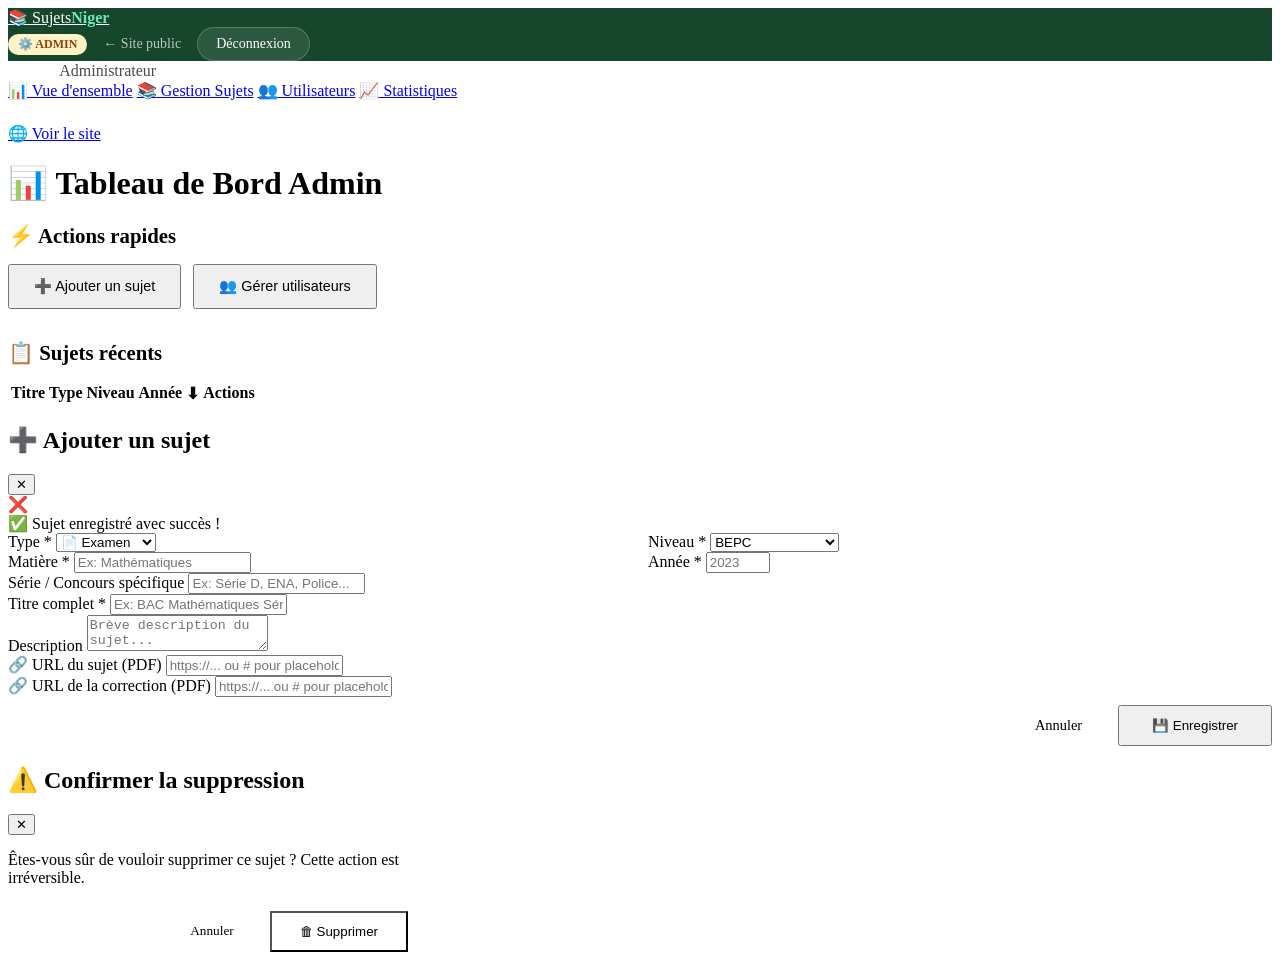
==== dashboard.html @ 1feccb0d "Add files via upload" ====
<!DOCTYPE html>
<html lang="fr">
<head>
  <meta charset="UTF-8">
  <meta name="viewport" content="width=device-width, initial-scale=1.0">
  <title>Admin — SujetsNiger</title>
  <link rel="stylesheet" href="../css/main.css">
  <link rel="preconnect" href="https://fonts.googleapis.com">
  <link href="https://fonts.googleapis.com/css2?family=Playfair+Display:wght@700;900&family=DM+Sans:wght@300;400;500;600&display=swap" rel="stylesheet">
  <style>
    .admin-badge { background: #fef3c7; color: #92400e; font-size:.75rem; font-weight:700; padding:3px 10px; border-radius:50px; }
    .section-tabs { display:flex; gap:8px; margin-bottom:28px; flex-wrap:wrap; }
    .tab-btn {
      padding:9px 20px; border-radius:50px; border:1.5px solid var(--border);
      background:var(--bg2); cursor:pointer; font-family:inherit;
      font-size:.875rem; font-weight:600; transition:all .2s; color:var(--text2);
    }
    .tab-btn.active { background:var(--primary); color:#fff; border-color:var(--primary); }
    .form-row { display:grid; grid-template-columns:1fr 1fr; gap:16px; }
    @media(max-width:600px){.form-row{grid-template-columns:1fr}}
  </style>
</head>
<body>

<nav class="navbar" id="navbar" style="background:rgba(15,64,37,0.97);border-bottom-color:rgba(255,255,255,.1)">
  <div class="nav-inner">
    <a href="../index.html" class="logo" style="color:#fff">
      <span class="logo-icon">📚</span>
      <span class="logo-text" style="color:#fff">Sujets<strong style="color:#6ee7b7">Niger</strong></span>
    </a>
    <div style="display:flex;align-items:center;gap:16px">
      <span class="admin-badge">⚙️ ADMIN</span>
      <a href="../index.html" style="color:rgba(255,255,255,.7);font-size:.875rem;text-decoration:none">← Site public</a>
      <button onclick="Auth.logout()" style="background:rgba(255,255,255,.1);color:#fff;border:1px solid rgba(255,255,255,.2);padding:8px 18px;border-radius:50px;cursor:pointer;font-family:inherit;font-size:.875rem">Déconnexion</button>
    </div>
  </div>
</nav>

<div class="dashboard-page">
  <aside class="sidebar">
    <div class="sidebar-user" id="sidebarUser" style="background:rgba(255,255,255,.1);border:1px solid rgba(255,255,255,.1)">
      <strong id="adminName" style="color:#fff">Admin</strong>
      <span style="opacity:.7">Administrateur</span>
    </div>
    <nav class="sidebar-nav">
      <a href="#" class="active" onclick="showSection('overview')" id="nav-overview"><span class="nav-icon">📊</span> Vue d'ensemble</a>
      <a href="#" onclick="showSection('sujets')" id="nav-sujets"><span class="nav-icon">📚</span> Gestion Sujets</a>
      <a href="#" onclick="showSection('users')" id="nav-users"><span class="nav-icon">👥</span> Utilisateurs</a>
      <a href="#" onclick="showSection('stats')" id="nav-stats"><span class="nav-icon">📈</span> Statistiques</a>
      <hr style="border:none;border-top:1px solid var(--border);margin:12px 0">
      <a href="../pages/sujets.html"><span class="nav-icon">🌐</span> Voir le site</a>
    </nav>
  </aside>

  <main class="main-content">
    <!-- OVERVIEW -->
    <div id="sec-overview">
      <h1 class="page-title">📊 Tableau de Bord Admin</h1>
      <div class="stats-row" id="statsRow"></div>
      <h2 style="font-family:var(--font-display);font-size:1.3rem;margin-bottom:16px">⚡ Actions rapides</h2>
      <div style="display:flex;gap:12px;flex-wrap:wrap;margin-bottom:32px">
        <button class="btn-hero-primary" style="padding:12px 24px;font-size:.9rem" onclick="openModal()">➕ Ajouter un sujet</button>
        <button onclick="showSection('users')" class="btn-hero-ghost" style="padding:12px 24px;font-size:.9rem">👥 Gérer utilisateurs</button>
      </div>
      <h2 style="font-family:var(--font-display);font-size:1.3rem;margin-bottom:16px">📋 Sujets récents</h2>
      <div class="table-wrap">
        <table class="data-table">
          <thead><tr><th>Titre</th><th>Type</th><th>Niveau</th><th>Année</th><th>⬇</th><th>Actions</th></tr></thead>
          <tbody id="overviewTbody"></tbody>
        </table>
      </div>
    </div>

    <!-- SUJETS MANAGEMENT -->
    <div id="sec-sujets" style="display:none">
      <div style="display:flex;justify-content:space-between;align-items:center;flex-wrap:wrap;gap:12px;margin-bottom:24px">
        <h1 class="page-title" style="margin:0">📚 Gestion des Sujets</h1>
        <button class="btn-hero-primary" style="padding:11px 24px;font-size:.9rem" onclick="openModal()">➕ Ajouter un sujet</button>
      </div>

      <!-- Filters -->
      <div style="display:flex;gap:12px;flex-wrap:wrap;margin-bottom:20px">
        <input type="text" id="adminSearch" placeholder="🔍 Rechercher..." oninput="renderSujetsTable()" style="padding:9px 16px;border:1.5px solid var(--border);border-radius:50px;font-family:inherit;width:220px;outline:none">
        <select id="adminFType" onchange="renderSujetsTable()" style="padding:9px 14px;border:1.5px solid var(--border);border-radius:50px;font-family:inherit;background:var(--bg2)">
          <option value="">Tous types</option><option value="examen">Examen</option><option value="concours">Concours</option>
        </select>
        <select id="adminFNiveau" onchange="renderSujetsTable()" style="padding:9px 14px;border:1.5px solid var(--border);border-radius:50px;font-family:inherit;background:var(--bg2)">
          <option value="">Tous niveaux</option>
          <option>BEPC</option><option>BAC</option><option>BEP</option><option>CAP</option>
          <option>Université</option><option>Fonction Publique</option><option>Grandes Écoles</option>
        </select>
      </div>

      <div class="table-wrap">
        <table class="data-table">
          <thead><tr><th>ID</th><th>Titre</th><th>Type</th><th>Niveau</th><th>Matière</th><th>Année</th><th>Série</th><th>⬇</th><th>Ajouté le</th><th>Actions</th></tr></thead>
          <tbody id="sujetsAdminTbody"></tbody>
        </table>
      </div>
    </div>

    <!-- USERS -->
    <div id="sec-users" style="display:none">
      <h1 class="page-title">👥 Utilisateurs</h1>
      <div class="table-wrap">
        <table class="data-table">
          <thead><tr><th>Nom</th><th>Email</th><th>Niveau</th><th>Rôle</th><th>Inscrit le</th><th>Actions</th></tr></thead>
          <tbody id="usersTbody"></tbody>
        </table>
      </div>
    </div>

    <!-- STATS -->
    <div id="sec-stats" style="display:none">
      <h1 class="page-title">📈 Statistiques</h1>
      <div class="stats-row" id="statsRow2"></div>

      <div style="display:grid;grid-template-columns:1fr 1fr;gap:24px;margin-top:24px">
        <div class="table-wrap" style="padding:24px">
          <h3 style="font-weight:700;margin-bottom:16px">🔥 Top 10 — Sujets les plus téléchargés</h3>
          <div id="topDownloads"></div>
        </div>
        <div class="table-wrap" style="padding:24px">
          <h3 style="font-weight:700;margin-bottom:16px">📚 Sujets par niveau</h3>
          <div id="byNiveau"></div>
        </div>
      </div>
    </div>
  </main>
</div>

<!-- MODAL: ADD/EDIT SUJET -->
<div class="modal-overlay" id="modalOverlay">
  <div class="modal">
    <div class="modal-header">
      <h2 id="modalTitle">➕ Ajouter un sujet</h2>
      <button class="modal-close" onclick="closeModal()">✕</button>
    </div>

    <div class="alert alert-error" id="modalError"><span>❌</span> <span id="modalErrorMsg"></span></div>
    <div class="alert alert-success" id="modalSuccess"><span>✅</span> Sujet enregistré avec succès !</div>

    <input type="hidden" id="editId">

    <div class="form-row">
      <div class="form-group">
        <label>Type *</label>
        <select id="fmType">
          <option value="examen">📄 Examen</option>
          <option value="concours">🏆 Concours</option>
        </select>
      </div>
      <div class="form-group">
        <label>Niveau *</label>
        <select id="fmNiveau">
          <option>BEPC</option><option>BAC</option><option>BEP</option>
          <option>CAP</option><option>Université</option>
          <option>Fonction Publique</option><option>Grandes Écoles</option>
        </select>
      </div>
    </div>

    <div class="form-row">
      <div class="form-group">
        <label>Matière *</label>
        <input type="text" id="fmMatiere" placeholder="Ex: Mathématiques">
      </div>
      <div class="form-group">
        <label>Année *</label>
        <input type="number" id="fmAnnee" placeholder="2023" min="1990" max="2030">
      </div>
    </div>

    <div class="form-group">
      <label>Série / Concours spécifique</label>
      <input type="text" id="fmSerie" placeholder="Ex: Série D, ENA, Police...">
    </div>

    <div class="form-group">
      <label>Titre complet *</label>
      <input type="text" id="fmTitre" placeholder="Ex: BAC Mathématiques Série D 2023">
    </div>

    <div class="form-group">
      <label>Description</label>
      <textarea id="fmDescription" placeholder="Brève description du sujet..."></textarea>
    </div>

    <div class="form-group">
      <label>🔗 URL du sujet (PDF)</label>
      <input type="text" id="fmSujetUrl" placeholder="https://... ou # pour placeholder">
    </div>

    <div class="form-group">
      <label>🔗 URL de la correction (PDF)</label>
      <input type="text" id="fmCorrUrl" placeholder="https://... ou # pour placeholder">
    </div>

    <div style="display:flex;gap:12px;justify-content:flex-end;margin-top:8px">
      <button onclick="closeModal()" style="padding:11px 24px;border:1.5px solid var(--border);border-radius:50px;background:none;cursor:pointer;font-family:inherit;font-size:.9rem">Annuler</button>
      <button class="btn-submit" style="width:auto;padding:11px 32px" onclick="saveSujet()">💾 Enregistrer</button>
    </div>
  </div>
</div>

<!-- CONFIRM MODAL -->
<div class="modal-overlay" id="confirmOverlay">
  <div class="modal" style="max-width:400px">
    <div class="modal-header">
      <h2>⚠️ Confirmer la suppression</h2>
      <button class="modal-close" onclick="closeConfirm()">✕</button>
    </div>
    <p style="color:var(--text2);margin-bottom:24px">Êtes-vous sûr de vouloir supprimer ce sujet ? Cette action est irréversible.</p>
    <div style="display:flex;gap:12px;justify-content:flex-end">
      <button onclick="closeConfirm()" style="padding:11px 24px;border:1.5px solid var(--border);border-radius:50px;background:none;cursor:pointer;font-family:inherit">Annuler</button>
      <button id="confirmDeleteBtn" class="btn-submit" style="width:auto;padding:11px 28px;background:var(--accent2)">🗑 Supprimer</button>
    </div>
  </div>
</div>

<script src="../js/db.js"></script>
<script src="../js/auth.js"></script>
<script src="../js/main.js"></script>
<script>
// Admin guard
if (!Auth.requireAdmin()) throw new Error('Not admin');

const session = Auth.currentUser();
document.getElementById('adminName').textContent = `${session.prenom} ${session.nom}`;

// ── Stats ──
function renderStats(containerId) {
  const stats = DB.getStats();
  const sujets = DB.getSujets();
  const concours = sujets.filter(s=>s.type==='concours').length;
  document.getElementById(containerId).innerHTML = `
    <div class="stat-card"><span class="stat-icon">📚</span><div><div class="stat-label">Total Sujets</div><div class="stat-value">${stats.sujets}</div></div></div>
    <div class="stat-card"><span class="stat-icon">👥</span><div><div class="stat-label">Utilisateurs</div><div class="stat-value">${stats.users}</div></div></div>
    <div class="stat-card"><span class="stat-icon">⬇</span><div><div class="stat-label">Téléchargements</div><div class="stat-value">${stats.downloads.toLocaleString('fr-FR')}</div></div></div>
    <div class="stat-card"><span class="stat-icon">🏆</span><div><div class="stat-label">Concours</div><div class="stat-value">${concours}</div></div></div>
  `;
}
renderStats('statsRow');

// ── Overview table ──
function renderOverview() {
  const sujets = DB.getSujets().slice(0,10);
  document.getElementById('overviewTbody').innerHTML = sujets.map(s => `
    <tr>
      <td><strong>${s.titre}</strong></td>
      <td><span class="badge ${s.type==='examen'?'badge-blue':'badge-red'}">${s.type}</span></td>
      <td>${s.niveau}</td>
      <td>${s.annee}</td>
      <td>${(s.downloads||0).toLocaleString('fr-FR')}</td>
      <td><button class="btn-action btn-edit" onclick="editSujet(${s.id})">✏️ Éditer</button></td>
    </tr>`).join('');
}
renderOverview();

// ── Sujets table ──
function renderSujetsTable() {
  const q = document.getElementById('adminSearch')?.value || '';
  const type = document.getElementById('adminFType')?.value || '';
  const niveau = document.getElementById('adminFNiveau')?.value || '';
  const sujets = DB.searchSujets({ q, type, niveau });

  document.getElementById('sujetsAdminTbody').innerHTML = sujets.map(s => `
    <tr>
      <td style="font-size:.8rem;color:var(--text3)">#${s.id}</td>
      <td><strong style="font-size:.875rem">${s.titre}</strong></td>
      <td><span class="badge ${s.type==='examen'?'badge-blue':'badge-red'}" style="font-size:.7rem">${s.type}</span></td>
      <td><span class="badge badge-green" style="font-size:.7rem">${s.niveau}</span></td>
      <td style="font-size:.875rem">${s.matiere}</td>
      <td>${s.annee}</td>
      <td style="font-size:.8rem">${s.serie||'—'}</td>
      <td style="font-size:.875rem">${(s.downloads||0).toLocaleString('fr-FR')}</td>
      <td style="font-size:.8rem;color:var(--text3)">${s.createdAt||'—'}</td>
      <td>
        <button class="btn-action btn-edit" onclick="editSujet(${s.id})">✏️</button>
        <button class="btn-action btn-delete" onclick="confirmDelete(${s.id})" style="margin-left:6px">🗑️</button>
      </td>
    </tr>`).join('');

  if (sujets.length === 0) {
    document.getElementById('sujetsAdminTbody').innerHTML = '<tr><td colspan="10" style="text-align:center;padding:40px;color:var(--text2)">Aucun sujet trouvé</td></tr>';
  }
}

// ── Users table ──
function renderUsers() {
  const users = DB.getUsers();
  document.getElementById('usersTbody').innerHTML = users.map(u => `
    <tr>
      <td><strong>${u.prenom||''} ${u.nom||''}</strong></td>
      <td style="font-size:.875rem">${u.email}</td>
      <td>${u.niveau||'—'}</td>
      <td><span class="badge ${u.role==='admin'?'badge-red':'badge-green'}">${u.role}</span></td>
      <td style="font-size:.8rem;color:var(--text2)">${u.createdAt||'—'}</td>
      <td>
        ${u.role !== 'admin' ? `<button class="btn-action btn-delete" onclick="deleteUser('${u.id}')">🗑️ Supprimer</button>` : '<span style="font-size:.8rem;color:var(--text3)">Admin</span>'}
      </td>
    </tr>`).join('');
}

// ── Stats section ──
function renderStatsSection() {
  renderStats('statsRow2');
  const sujets = DB.getSujets();
  const top = [...sujets].sort((a,b)=>(b.downloads||0)-(a.downloads||0)).slice(0,10);
  document.getElementById('topDownloads').innerHTML = top.map((s,i)=>`
    <div style="display:flex;justify-content:space-between;align-items:center;padding:10px 0;border-bottom:1px solid var(--border)">
      <div style="display:flex;align-items:center;gap:10px">
        <span style="font-weight:800;color:var(--text3);font-size:.8rem;width:20px">${i+1}</span>
        <span style="font-size:.85rem;font-weight:600">${s.matiere} ${s.niveau} ${s.annee}</span>
      </div>
      <span style="font-weight:800;color:var(--primary)">${(s.downloads||0).toLocaleString('fr-FR')}</span>
    </div>`).join('');

  const byNiv = {};
  sujets.forEach(s => { byNiv[s.niveau] = (byNiv[s.niveau]||0)+1; });
  const sorted = Object.entries(byNiv).sort((a,b)=>b[1]-a[1]);
  const max = sorted[0]?.[1]||1;
  document.getElementById('byNiveau').innerHTML = sorted.map(([niv,cnt])=>`
    <div style="margin-bottom:16px">
      <div style="display:flex;justify-content:space-between;font-size:.875rem;font-weight:600;margin-bottom:6px">
        <span>${niv}</span><span>${cnt}</span>
      </div>
      <div style="background:var(--border);border-radius:50px;height:8px;overflow:hidden">
        <div style="background:var(--primary);height:100%;border-radius:50px;width:${(cnt/max*100).toFixed(0)}%;transition:width .6s"></div>
      </div>
    </div>`).join('');
}

// ── Modal ──
let editingId = null;
function openModal(id=null) {
  editingId = id;
  document.getElementById('editId').value = id||'';
  document.getElementById('modalTitle').textContent = id ? '✏️ Modifier le sujet' : '➕ Ajouter un sujet';
  document.getElementById('modalError').classList.remove('show');
  document.getElementById('modalSuccess').classList.remove('show');

  if (id) {
    const s = DB.getSujetById(id);
    if (s) {
      document.getElementById('fmType').value = s.type;
      document.getElementById('fmNiveau').value = s.niveau;
      document.getElementById('fmMatiere').value = s.matiere;
      document.getElementById('fmAnnee').value = s.annee;
      document.getElementById('fmSerie').value = s.serie||'';
      document.getElementById('fmTitre').value = s.titre;
      document.getElementById('fmDescription').value = s.description||'';
      document.getElementById('fmSujetUrl').value = s.sujet_url||'#';
      document.getElementById('fmCorrUrl').value = s.correction_url||'#';
    }
  } else {
    document.getElementById('fmType').value = 'examen';
    document.getElementById('fmNiveau').value = 'BAC';
    ['fmMatiere','fmAnnee','fmSerie','fmTitre','fmDescription'].forEach(id=>document.getElementById(id).value='');
    document.getElementById('fmSujetUrl').value='#';
    document.getElementById('fmCorrUrl').value='#';
  }
  document.getElementById('modalOverlay').classList.add('open');
}

function closeModal() { document.getElementById('modalOverlay').classList.remove('open'); }

function saveSujet() {
  const type = document.getElementById('fmType').value;
  const niveau = document.getElementById('fmNiveau').value;
  const matiere = document.getElementById('fmMatiere').value.trim();
  const annee = parseInt(document.getElementById('fmAnnee').value);
  const serie = document.getElementById('fmSerie').value.trim();
  const titre = document.getElementById('fmTitre').value.trim();
  const description = document.getElementById('fmDescription').value.trim();
  const sujet_url = document.getElementById('fmSujetUrl').value.trim()||'#';
  const correction_url = document.getElementById('fmCorrUrl').value.trim()||'#';

  const errEl = document.getElementById('modalError');
  const errMsg = document.getElementById('modalErrorMsg');
  errEl.classList.remove('show');

  if (!matiere || !annee || !titre) {
    errMsg.textContent = 'Veuillez remplir les champs obligatoires (matière, année, titre).';
    errEl.classList.add('show'); return;
  }
  if (annee < 1990 || annee > 2030) {
    errMsg.textContent = 'Année invalide.'; errEl.classList.add('show'); return;
  }

  const data = { type, niveau, matiere, annee, serie, titre, description, sujet_url, correction_url };

  if (editingId) {
    DB.updateSujet(editingId, data);
  } else {
    DB.addSujet(data);
  }

  document.getElementById('modalSuccess').classList.add('show');
  renderOverview();
  if (document.getElementById('sec-sujets').style.display !== 'none') renderSujetsTable();
  setTimeout(closeModal, 1200);
}

function editSujet(id) {
  openModal(id);
}

let deleteTargetId = null;
function confirmDelete(id) {
  deleteTargetId = id;
  document.getElementById('confirmOverlay').classList.add('open');
}
function closeConfirm() { document.getElementById('confirmOverlay').classList.remove('open'); deleteTargetId=null; }

document.getElementById('confirmDeleteBtn').onclick = () => {
  if (deleteTargetId) {
    DB.deleteSujet(deleteTargetId);
    closeConfirm();
    renderSujetsTable();
    renderOverview();
    showToast('Sujet supprimé avec succès', 'success');
  }
};

function deleteUser(id) {
  const users = DB.getUsers().filter(u => u.id !== id);
  DB.saveUsers(users);
  renderUsers();
  showToast('Utilisateur supprimé', 'success');
}

// ── Section switching ──
function showSection(name) {
  ['overview','sujets','users','stats'].forEach(s => {
    document.getElementById('sec-'+s).style.display = s===name?'block':'none';
    const nav = document.getElementById('nav-'+s);
    if (nav) nav.classList.toggle('active', s===name);
  });
  if (name==='sujets') renderSujetsTable();
  if (name==='users') renderUsers();
  if (name==='stats') renderStatsSection();
}

// Close modal on overlay click
document.getElementById('modalOverlay').addEventListener('click', function(e) { if(e.target===this) closeModal(); });
document.getElementById('confirmOverlay').addEventListener('click', function(e) { if(e.target===this) closeConfirm(); });
</script>
</body>
</html>
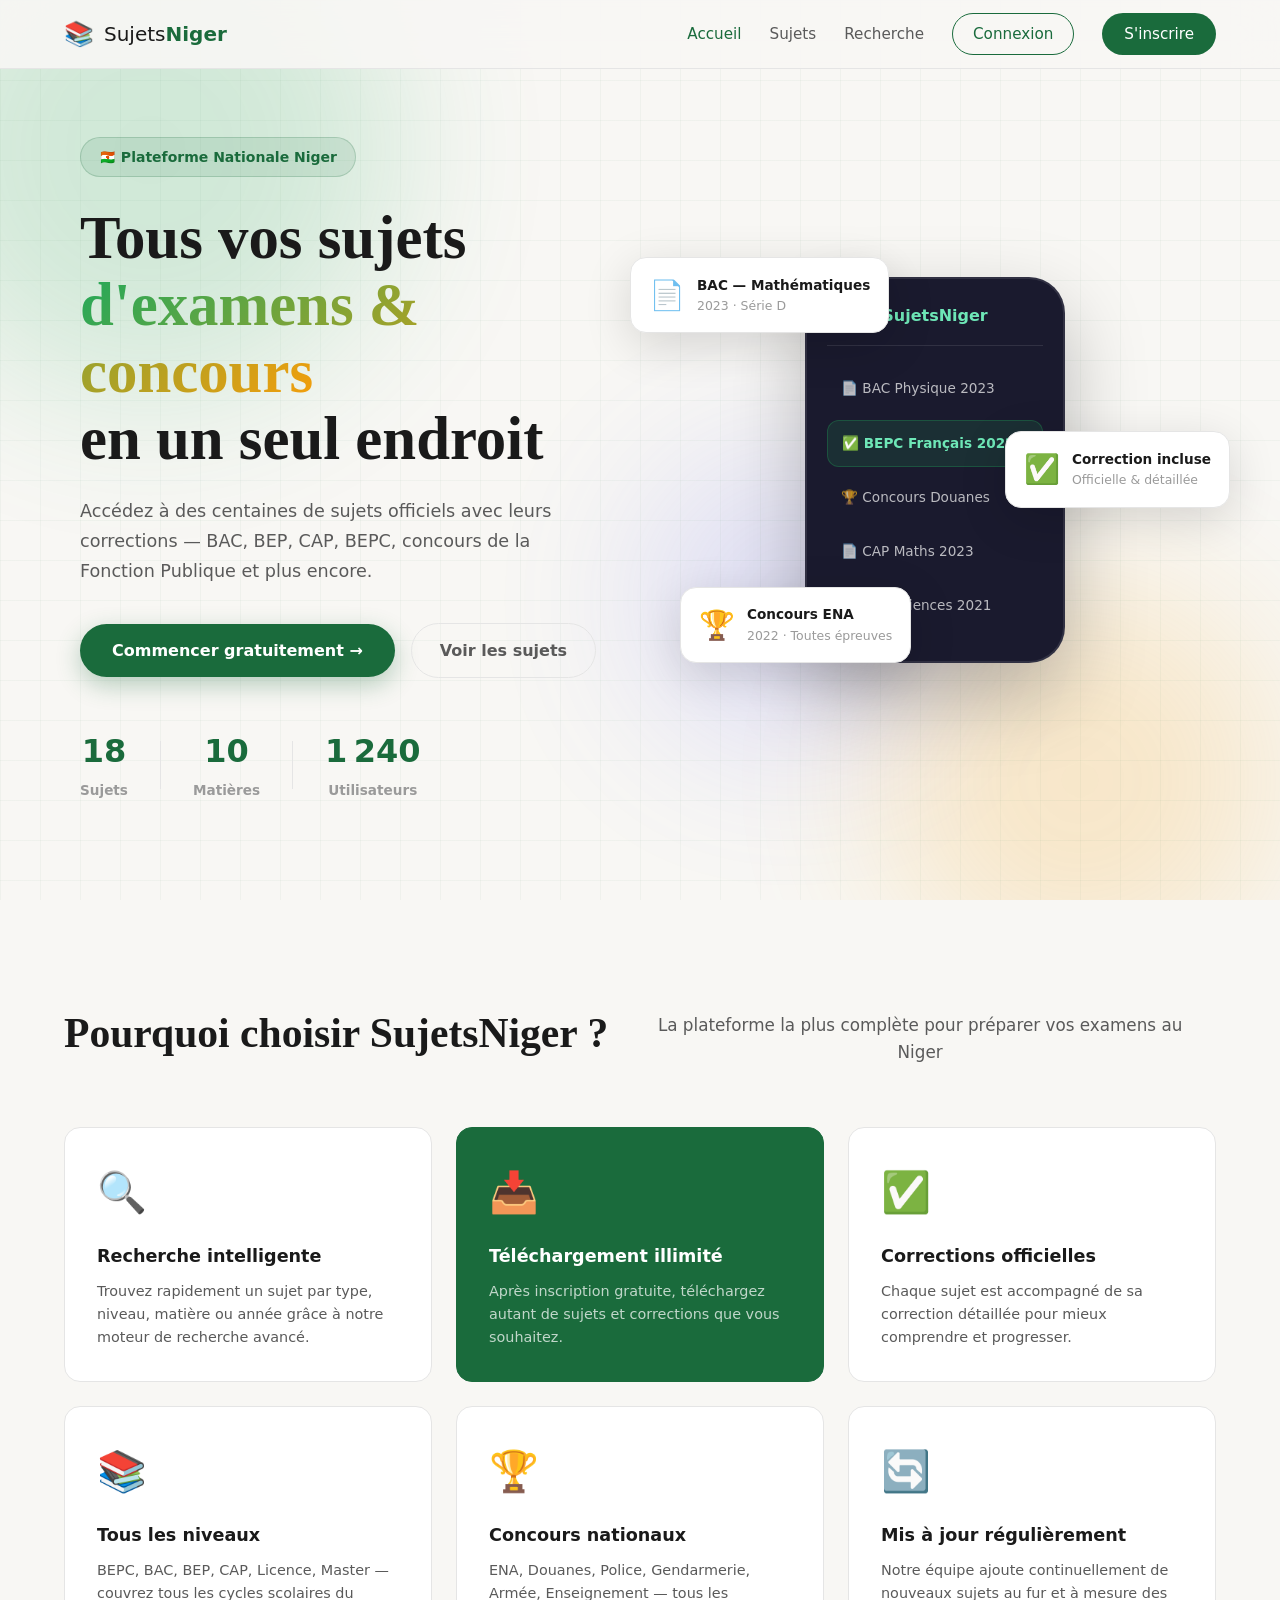
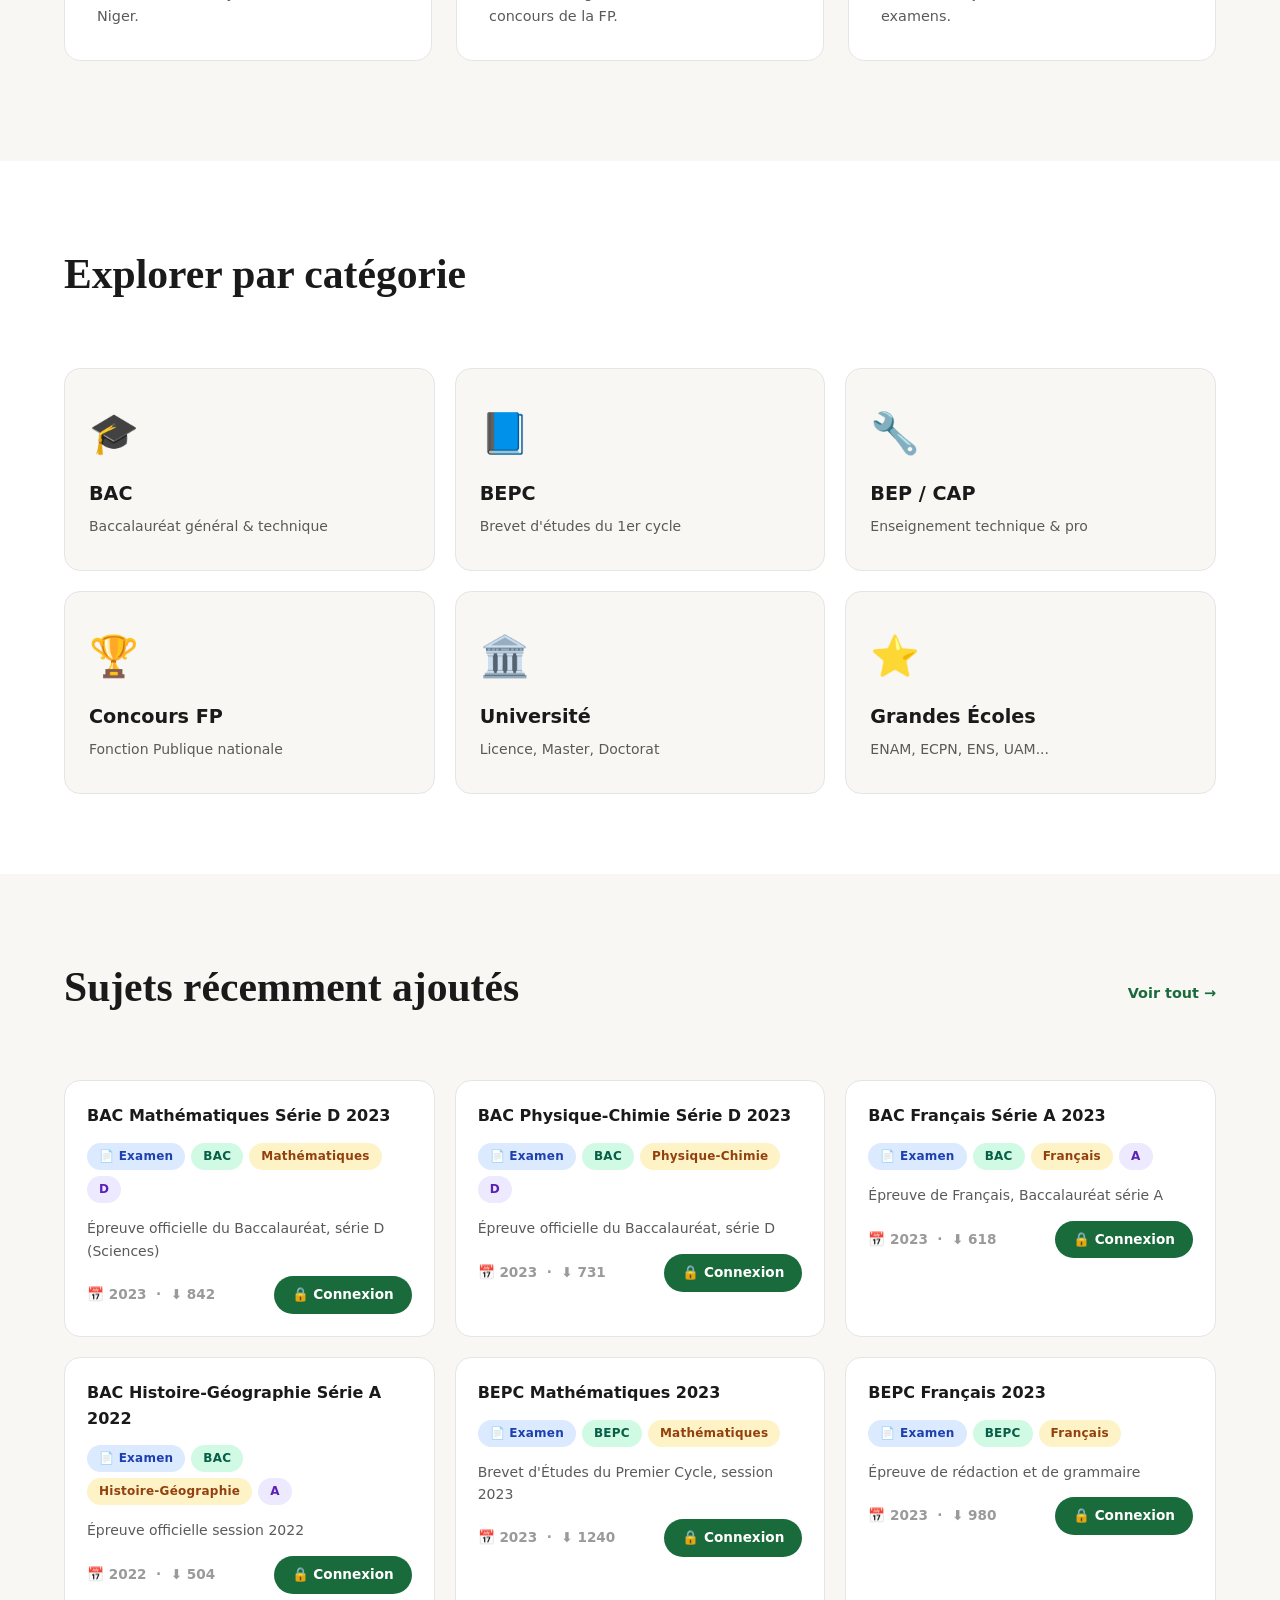
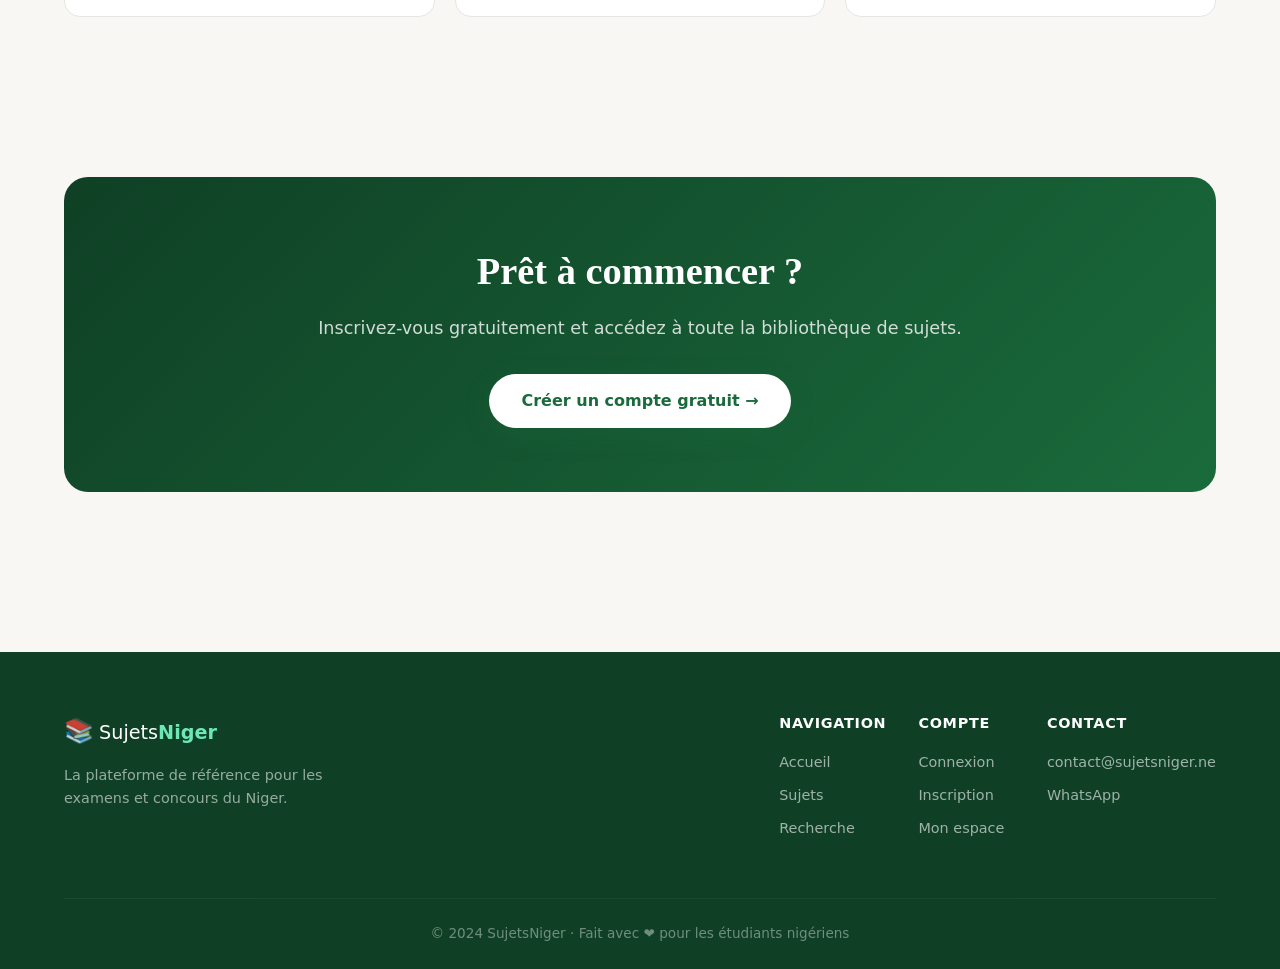
==== commit 10263c08: "Update dashboard.html" ====
--- a/dashboard.html
+++ b/dashboard.html
@@ -4,7 +4,7 @@
   <meta charset="UTF-8">
   <meta name="viewport" content="width=device-width, initial-scale=1.0">
   <title>Admin — SujetsNiger</title>
-  <link rel="stylesheet" href="../css/main.css">
+  <link rel="stylesheet" href="main.css">
   <link rel="preconnect" href="https://fonts.googleapis.com">
   <link href="https://fonts.googleapis.com/css2?family=Playfair+Display:wght@700;900&family=DM+Sans:wght@300;400;500;600&display=swap" rel="stylesheet">
   <style>
@@ -24,13 +24,13 @@
 
 <nav class="navbar" id="navbar" style="background:rgba(15,64,37,0.97);border-bottom-color:rgba(255,255,255,.1)">
   <div class="nav-inner">
-    <a href="../index.html" class="logo" style="color:#fff">
+    <a href="index.html" class="logo" style="color:#fff">
       <span class="logo-icon">📚</span>
       <span class="logo-text" style="color:#fff">Sujets<strong style="color:#6ee7b7">Niger</strong></span>
     </a>
     <div style="display:flex;align-items:center;gap:16px">
       <span class="admin-badge">⚙️ ADMIN</span>
-      <a href="../index.html" style="color:rgba(255,255,255,.7);font-size:.875rem;text-decoration:none">← Site public</a>
+      <a href="index.html" style="color:rgba(255,255,255,.7);font-size:.875rem;text-decoration:none">← Site public</a>
       <button onclick="Auth.logout()" style="background:rgba(255,255,255,.1);color:#fff;border:1px solid rgba(255,255,255,.2);padding:8px 18px;border-radius:50px;cursor:pointer;font-family:inherit;font-size:.875rem">Déconnexion</button>
     </div>
   </div>
@@ -48,7 +48,7 @@
       <a href="#" onclick="showSection('users')" id="nav-users"><span class="nav-icon">👥</span> Utilisateurs</a>
       <a href="#" onclick="showSection('stats')" id="nav-stats"><span class="nav-icon">📈</span> Statistiques</a>
       <hr style="border:none;border-top:1px solid var(--border);margin:12px 0">
-      <a href="../pages/sujets.html"><span class="nav-icon">🌐</span> Voir le site</a>
+      <a href="sujets.html"><span class="nav-icon">🌐</span> Voir le site</a>
     </nav>
   </aside>
 
@@ -218,9 +218,9 @@
   </div>
 </div>
 
-<script src="../js/db.js"></script>
-<script src="../js/auth.js"></script>
-<script src="../js/main.js"></script>
+<script src="db.js"></script>
+<script src="auth.js"></script>
+<script src="main.js"></script>
 <script>
 // Admin guard
 if (!Auth.requireAdmin()) throw new Error('Not admin');
--- a/main.css
+++ b/main.css
@@ -0,0 +1,504 @@
+/* ===== RESET & VARS ===== */
+*, *::before, *::after { box-sizing: border-box; margin: 0; padding: 0; }
+
+:root {
+  --primary: #1a6b3c;
+  --primary-light: #22a85a;
+  --primary-dark: #0f4025;
+  --accent: #f59e0b;
+  --accent2: #ef4444;
+  --bg: #f8f7f4;
+  --bg2: #ffffff;
+  --text: #1a1a1a;
+  --text2: #5a5a5a;
+  --text3: #9a9a9a;
+  --border: #e5e5e5;
+  --shadow: 0 4px 24px rgba(0,0,0,.08);
+  --shadow-lg: 0 12px 48px rgba(0,0,0,.14);
+  --radius: 16px;
+  --radius-sm: 10px;
+  --font-display: 'Playfair Display', Georgia, serif;
+  --font-body: 'DM Sans', system-ui, sans-serif;
+}
+
+html { scroll-behavior: smooth; }
+
+body {
+  font-family: var(--font-body);
+  background: var(--bg);
+  color: var(--text);
+  line-height: 1.6;
+  overflow-x: hidden;
+}
+
+.container {
+  max-width: 1200px;
+  margin: 0 auto;
+  padding: 0 24px;
+}
+
+/* ===== NAVBAR ===== */
+.navbar {
+  position: fixed;
+  top: 0; left: 0; right: 0;
+  z-index: 1000;
+  background: rgba(248,247,244,0.9);
+  backdrop-filter: blur(20px);
+  border-bottom: 1px solid var(--border);
+  transition: box-shadow .3s;
+}
+.navbar.scrolled { box-shadow: var(--shadow); }
+.nav-inner {
+  max-width: 1200px;
+  margin: 0 auto;
+  padding: 0 24px;
+  height: 68px;
+  display: flex;
+  align-items: center;
+  justify-content: space-between;
+}
+.logo {
+  display: flex; align-items: center; gap: 10px;
+  text-decoration: none; color: var(--text);
+  font-size: 1.25rem;
+}
+.logo-icon { font-size: 1.5rem; }
+.logo-text strong { color: var(--primary); }
+
+.nav-links {
+  display: flex; align-items: center; gap: 28px;
+}
+.nav-links a {
+  text-decoration: none;
+  color: var(--text2);
+  font-weight: 500;
+  font-size: .95rem;
+  transition: color .2s;
+}
+.nav-links a:hover, .nav-links a.active { color: var(--primary); }
+
+.btn-outline {
+  border: 1.5px solid var(--primary) !important;
+  color: var(--primary) !important;
+  padding: 8px 20px;
+  border-radius: 50px;
+  transition: all .2s !important;
+}
+.btn-outline:hover { background: var(--primary); color: #fff !important; }
+
+.btn-primary {
+  background: var(--primary);
+  color: #fff !important;
+  padding: 9px 22px;
+  border-radius: 50px;
+  font-weight: 600;
+  transition: all .2s !important;
+}
+.btn-primary:hover { background: var(--primary-light); transform: translateY(-1px); }
+
+.burger {
+  display: none;
+  flex-direction: column; gap: 5px;
+  background: none; border: none; cursor: pointer;
+  padding: 6px;
+}
+.burger span {
+  display: block; width: 24px; height: 2px;
+  background: var(--text);
+  border-radius: 2px;
+  transition: all .3s;
+}
+
+/* ===== BUTTONS ===== */
+.btn-hero-primary {
+  display: inline-flex; align-items: center; gap: 8px;
+  background: var(--primary);
+  color: #fff;
+  padding: 14px 32px;
+  border-radius: 50px;
+  font-weight: 700;
+  font-size: 1rem;
+  text-decoration: none;
+  transition: all .25s;
+  box-shadow: 0 8px 24px rgba(26,107,60,.3);
+}
+.btn-hero-primary:hover { background: var(--primary-light); transform: translateY(-2px); box-shadow: 0 12px 32px rgba(26,107,60,.4); }
+
+.btn-hero-ghost {
+  display: inline-flex; align-items: center;
+  color: var(--text2);
+  padding: 14px 28px;
+  border-radius: 50px;
+  font-weight: 600;
+  font-size: 1rem;
+  text-decoration: none;
+  border: 1.5px solid var(--border);
+  transition: all .25s;
+}
+.btn-hero-ghost:hover { border-color: var(--primary); color: var(--primary); background: rgba(26,107,60,.04); }
+
+/* ===== FORM SHARED ===== */
+.form-group { margin-bottom: 20px; }
+.form-group label {
+  display: block; font-weight: 600; font-size: .875rem;
+  margin-bottom: 8px; color: var(--text);
+}
+.form-group input,
+.form-group select,
+.form-group textarea {
+  width: 100%;
+  padding: 12px 16px;
+  border: 1.5px solid var(--border);
+  border-radius: var(--radius-sm);
+  font-family: var(--font-body);
+  font-size: .95rem;
+  background: var(--bg2);
+  color: var(--text);
+  transition: border-color .2s, box-shadow .2s;
+  outline: none;
+}
+.form-group input:focus,
+.form-group select:focus,
+.form-group textarea:focus {
+  border-color: var(--primary);
+  box-shadow: 0 0 0 3px rgba(26,107,60,.12);
+}
+.form-group textarea { resize: vertical; min-height: 100px; }
+.form-group .input-icon { position: relative; }
+.form-group .input-icon input { padding-left: 44px; }
+.form-group .input-icon .icon {
+  position: absolute; left: 14px; top: 50%; transform: translateY(-50%);
+  font-size: 1.1rem; pointer-events: none;
+}
+
+/* ===== BADGES ===== */
+.badge {
+  display: inline-flex; align-items: center;
+  padding: 4px 12px; border-radius: 50px;
+  font-size: .75rem; font-weight: 700;
+  letter-spacing: .02em;
+}
+.badge-green { background: #d1fae5; color: #065f46; }
+.badge-blue { background: #dbeafe; color: #1e40af; }
+.badge-yellow { background: #fef3c7; color: #92400e; }
+.badge-red { background: #fee2e2; color: #991b1b; }
+.badge-purple { background: #ede9fe; color: #5b21b6; }
+
+/* ===== ALERTS ===== */
+.alert {
+  padding: 14px 18px;
+  border-radius: var(--radius-sm);
+  margin-bottom: 16px;
+  font-size: .9rem;
+  font-weight: 500;
+  display: none;
+}
+.alert.show { display: flex; align-items: center; gap: 10px; }
+.alert-success { background: #d1fae5; color: #065f46; border: 1px solid #6ee7b7; }
+.alert-error { background: #fee2e2; color: #991b1b; border: 1px solid #fca5a5; }
+.alert-info { background: #dbeafe; color: #1e40af; border: 1px solid #93c5fd; }
+
+/* ===== SECTION HEADER ===== */
+.section-header {
+  text-align: center;
+  margin-bottom: 48px;
+}
+.section-header h2 {
+  font-family: var(--font-display);
+  font-size: clamp(1.8rem, 4vw, 2.6rem);
+  color: var(--text);
+  margin-bottom: 12px;
+}
+.section-header p { color: var(--text2); font-size: 1.05rem; max-width: 560px; margin: 0 auto; }
+
+/* ===== SEARCH BAR ===== */
+.search-bar {
+  display: flex; align-items: center;
+  background: var(--bg2);
+  border: 1.5px solid var(--border);
+  border-radius: 50px;
+  padding: 8px 8px 8px 20px;
+  gap: 8px;
+  box-shadow: var(--shadow);
+  transition: border-color .2s, box-shadow .2s;
+}
+.search-bar:focus-within {
+  border-color: var(--primary);
+  box-shadow: 0 0 0 4px rgba(26,107,60,.1);
+}
+.search-bar input {
+  flex: 1; border: none; background: none;
+  font-family: var(--font-body); font-size: 1rem;
+  color: var(--text); outline: none;
+}
+.search-bar button {
+  background: var(--primary); color: #fff;
+  border: none; border-radius: 50px;
+  padding: 10px 22px; font-weight: 700;
+  cursor: pointer; transition: background .2s;
+  font-family: var(--font-body);
+}
+.search-bar button:hover { background: var(--primary-light); }
+
+/* ===== SUJET CARD ===== */
+.sujet-card {
+  background: var(--bg2);
+  border: 1.5px solid var(--border);
+  border-radius: var(--radius);
+  padding: 22px;
+  transition: all .25s;
+  display: flex; flex-direction: column; gap: 14px;
+  position: relative;
+  overflow: hidden;
+}
+.sujet-card::before {
+  content: '';
+  position: absolute; top: 0; left: 0;
+  width: 4px; height: 100%;
+  background: var(--primary);
+  transform: scaleY(0);
+  transition: transform .25s;
+  transform-origin: bottom;
+}
+.sujet-card:hover { box-shadow: var(--shadow-lg); transform: translateY(-3px); border-color: transparent; }
+.sujet-card:hover::before { transform: scaleY(1); }
+
+.sujet-card-header { display: flex; justify-content: space-between; align-items: flex-start; gap: 12px; }
+.sujet-card-title { font-weight: 700; font-size: 1rem; color: var(--text); }
+.sujet-card-meta { display: flex; flex-wrap: wrap; gap: 6px; }
+.sujet-card-footer { display: flex; justify-content: space-between; align-items: center; }
+.sujet-card-year { font-size: .85rem; color: var(--text3); font-weight: 600; }
+
+.btn-download {
+  display: inline-flex; align-items: center; gap: 6px;
+  background: var(--primary); color: #fff;
+  padding: 8px 18px; border-radius: 50px;
+  font-size: .85rem; font-weight: 700;
+  text-decoration: none;
+  border: none; cursor: pointer;
+  font-family: var(--font-body);
+  transition: all .2s;
+}
+.btn-download:hover { background: var(--primary-light); transform: translateY(-1px); }
+.btn-download.correction { background: #f59e0b; }
+.btn-download.correction:hover { background: #d97706; }
+
+/* ===== PAGINATION ===== */
+.pagination {
+  display: flex; justify-content: center; gap: 8px;
+  margin-top: 40px;
+}
+.page-btn {
+  width: 40px; height: 40px;
+  border-radius: 50%; border: 1.5px solid var(--border);
+  background: var(--bg2); cursor: pointer;
+  font-weight: 700; font-size: .9rem;
+  transition: all .2s;
+  font-family: var(--font-body);
+}
+.page-btn:hover, .page-btn.active {
+  background: var(--primary); color: #fff; border-color: var(--primary);
+}
+
+/* ===== FOOTER ===== */
+.footer {
+  background: var(--primary-dark);
+  color: rgba(255,255,255,.8);
+  padding: 60px 0 24px;
+  margin-top: 80px;
+}
+.footer-inner {
+  display: grid; grid-template-columns: 1.5fr 1fr;
+  gap: 60px; margin-bottom: 48px;
+}
+.footer-brand .logo-text { color: #fff; font-size: 1.2rem; }
+.footer-brand .logo-text strong { color: #6ee7b7; }
+.footer-brand p { margin-top: 14px; font-size: .9rem; opacity: .7; max-width: 300px; }
+.footer-links { display: grid; grid-template-columns: repeat(3, 1fr); gap: 32px; }
+.footer-col h4 { color: #fff; font-weight: 700; margin-bottom: 16px; font-size: .9rem; text-transform: uppercase; letter-spacing: .05em; }
+.footer-col a { display: block; color: rgba(255,255,255,.6); text-decoration: none; font-size: .9rem; margin-bottom: 10px; transition: color .2s; }
+.footer-col a:hover { color: #6ee7b7; }
+.footer-bottom {
+  border-top: 1px solid rgba(255,255,255,.1);
+  padding-top: 24px; text-align: center;
+  font-size: .85rem; opacity: .5;
+}
+
+/* ===== AUTH PAGES ===== */
+.auth-page {
+  min-height: 100vh;
+  display: flex; align-items: center; justify-content: center;
+  padding: 100px 24px 40px;
+  background: var(--bg);
+}
+.auth-card {
+  width: 100%; max-width: 460px;
+  background: var(--bg2);
+  border: 1.5px solid var(--border);
+  border-radius: 24px;
+  padding: 40px;
+  box-shadow: var(--shadow-lg);
+}
+.auth-header { text-align: center; margin-bottom: 32px; }
+.auth-header h1 { font-family: var(--font-display); font-size: 2rem; margin-bottom: 8px; }
+.auth-header p { color: var(--text2); font-size: .95rem; }
+.auth-footer { text-align: center; margin-top: 24px; font-size: .9rem; color: var(--text2); }
+.auth-footer a { color: var(--primary); font-weight: 600; text-decoration: none; }
+.auth-footer a:hover { text-decoration: underline; }
+
+.btn-submit {
+  width: 100%;
+  padding: 14px;
+  background: var(--primary);
+  color: #fff;
+  border: none;
+  border-radius: 50px;
+  font-family: var(--font-body);
+  font-size: 1rem;
+  font-weight: 700;
+  cursor: pointer;
+  transition: all .25s;
+  margin-top: 8px;
+}
+.btn-submit:hover { background: var(--primary-light); transform: translateY(-1px); }
+.btn-submit:active { transform: translateY(0); }
+
+/* ===== LOADER ===== */
+.loader {
+  display: inline-block; width: 20px; height: 20px;
+  border: 2.5px solid rgba(255,255,255,.3);
+  border-top-color: #fff;
+  border-radius: 50%;
+  animation: spin .7s linear infinite;
+  vertical-align: middle;
+}
+@keyframes spin { to { transform: rotate(360deg); } }
+
+/* ===== GRADIENT TEXT ===== */
+.gradient-text {
+  background: linear-gradient(135deg, var(--primary-light), var(--accent));
+  -webkit-background-clip: text;
+  -webkit-text-fill-color: transparent;
+  background-clip: text;
+}
+
+/* ===== DASHBOARD ===== */
+.dashboard-page {
+  min-height: 100vh;
+  padding-top: 68px;
+  display: flex;
+}
+.sidebar {
+  width: 260px; min-height: calc(100vh - 68px);
+  background: var(--bg2);
+  border-right: 1.5px solid var(--border);
+  padding: 32px 16px;
+  position: sticky; top: 68px;
+  height: calc(100vh - 68px);
+  overflow-y: auto;
+  flex-shrink: 0;
+}
+.sidebar-user {
+  padding: 16px; background: var(--primary);
+  border-radius: var(--radius); color: #fff;
+  margin-bottom: 24px;
+}
+.sidebar-user strong { display: block; font-size: 1rem; }
+.sidebar-user span { font-size: .8rem; opacity: .8; }
+.sidebar-nav a {
+  display: flex; align-items: center; gap: 12px;
+  padding: 11px 14px; border-radius: var(--radius-sm);
+  text-decoration: none; color: var(--text2);
+  font-weight: 500; font-size: .95rem;
+  margin-bottom: 4px; transition: all .2s;
+}
+.sidebar-nav a:hover, .sidebar-nav a.active {
+  background: rgba(26,107,60,.08); color: var(--primary);
+}
+.sidebar-nav a .nav-icon { font-size: 1.1rem; width: 20px; text-align: center; }
+
+.main-content { flex: 1; padding: 32px; overflow-x: hidden; }
+.page-title { font-family: var(--font-display); font-size: 1.8rem; margin-bottom: 24px; }
+
+/* ===== STATS CARDS ===== */
+.stats-row { display: grid; grid-template-columns: repeat(auto-fit, minmax(200px, 1fr)); gap: 20px; margin-bottom: 32px; }
+.stat-card {
+  background: var(--bg2); border: 1.5px solid var(--border);
+  border-radius: var(--radius); padding: 24px;
+  display: flex; align-items: center; gap: 16px;
+}
+.stat-icon { font-size: 2rem; }
+.stat-label { font-size: .85rem; color: var(--text2); margin-bottom: 4px; }
+.stat-value { font-size: 1.6rem; font-weight: 800; color: var(--text); }
+
+/* ===== TABLE ===== */
+.data-table {
+  width: 100%; border-collapse: collapse;
+  font-size: .9rem;
+}
+.data-table th {
+  background: var(--bg); text-align: left;
+  padding: 12px 16px; font-weight: 700;
+  color: var(--text2); font-size: .8rem;
+  text-transform: uppercase; letter-spacing: .05em;
+  border-bottom: 1.5px solid var(--border);
+}
+.data-table td {
+  padding: 14px 16px;
+  border-bottom: 1px solid var(--border);
+  vertical-align: middle;
+}
+.data-table tr:last-child td { border-bottom: none; }
+.data-table tr:hover td { background: rgba(26,107,60,.03); }
+.table-wrap {
+  background: var(--bg2); border: 1.5px solid var(--border);
+  border-radius: var(--radius); overflow: hidden;
+}
+
+/* ===== ACTION BUTTONS ===== */
+.btn-action {
+  padding: 6px 14px; border-radius: 50px;
+  border: 1.5px solid; font-size: .8rem;
+  font-weight: 700; cursor: pointer;
+  font-family: var(--font-body); transition: all .2s;
+  text-decoration: none; display: inline-flex; align-items: center; gap: 4px;
+}
+.btn-edit { color: var(--primary); border-color: var(--primary); background: none; }
+.btn-edit:hover { background: var(--primary); color: #fff; }
+.btn-delete { color: var(--accent2); border-color: var(--accent2); background: none; }
+.btn-delete:hover { background: var(--accent2); color: #fff; }
+
+/* ===== MODAL ===== */
+.modal-overlay {
+  position: fixed; inset: 0; background: rgba(0,0,0,.5);
+  z-index: 2000; display: flex; align-items: center; justify-content: center;
+  padding: 24px; opacity: 0; pointer-events: none; transition: opacity .25s;
+}
+.modal-overlay.open { opacity: 1; pointer-events: all; }
+.modal {
+  background: var(--bg2); border-radius: 24px;
+  padding: 36px; width: 100%; max-width: 560px;
+  max-height: 90vh; overflow-y: auto;
+  transform: scale(.95) translateY(20px);
+  transition: transform .25s;
+  box-shadow: var(--shadow-lg);
+}
+.modal-overlay.open .modal { transform: scale(1) translateY(0); }
+.modal-header { display: flex; justify-content: space-between; align-items: center; margin-bottom: 28px; }
+.modal-header h2 { font-family: var(--font-display); font-size: 1.5rem; }
+.modal-close { background: none; border: none; font-size: 1.5rem; cursor: pointer; opacity: .5; transition: opacity .2s; }
+.modal-close:hover { opacity: 1; }
+
+/* ===== RESPONSIVE ===== */
+@media(max-width: 900px) {
+  .nav-links { display: none; position: absolute; top: 68px; left: 0; right: 0; background: var(--bg2); flex-direction: column; align-items: stretch; padding: 16px 24px 24px; border-bottom: 1.5px solid var(--border); gap: 8px; box-shadow: var(--shadow); }
+  .nav-links.open { display: flex; }
+  .burger { display: flex; }
+  .sidebar { display: none; }
+  .footer-inner { grid-template-columns: 1fr; gap: 32px; }
+  .footer-links { grid-template-columns: repeat(2, 1fr); }
+}
+@media(max-width: 600px) {
+  .main-content { padding: 20px 16px; }
+  .auth-card { padding: 28px 20px; }
+}
